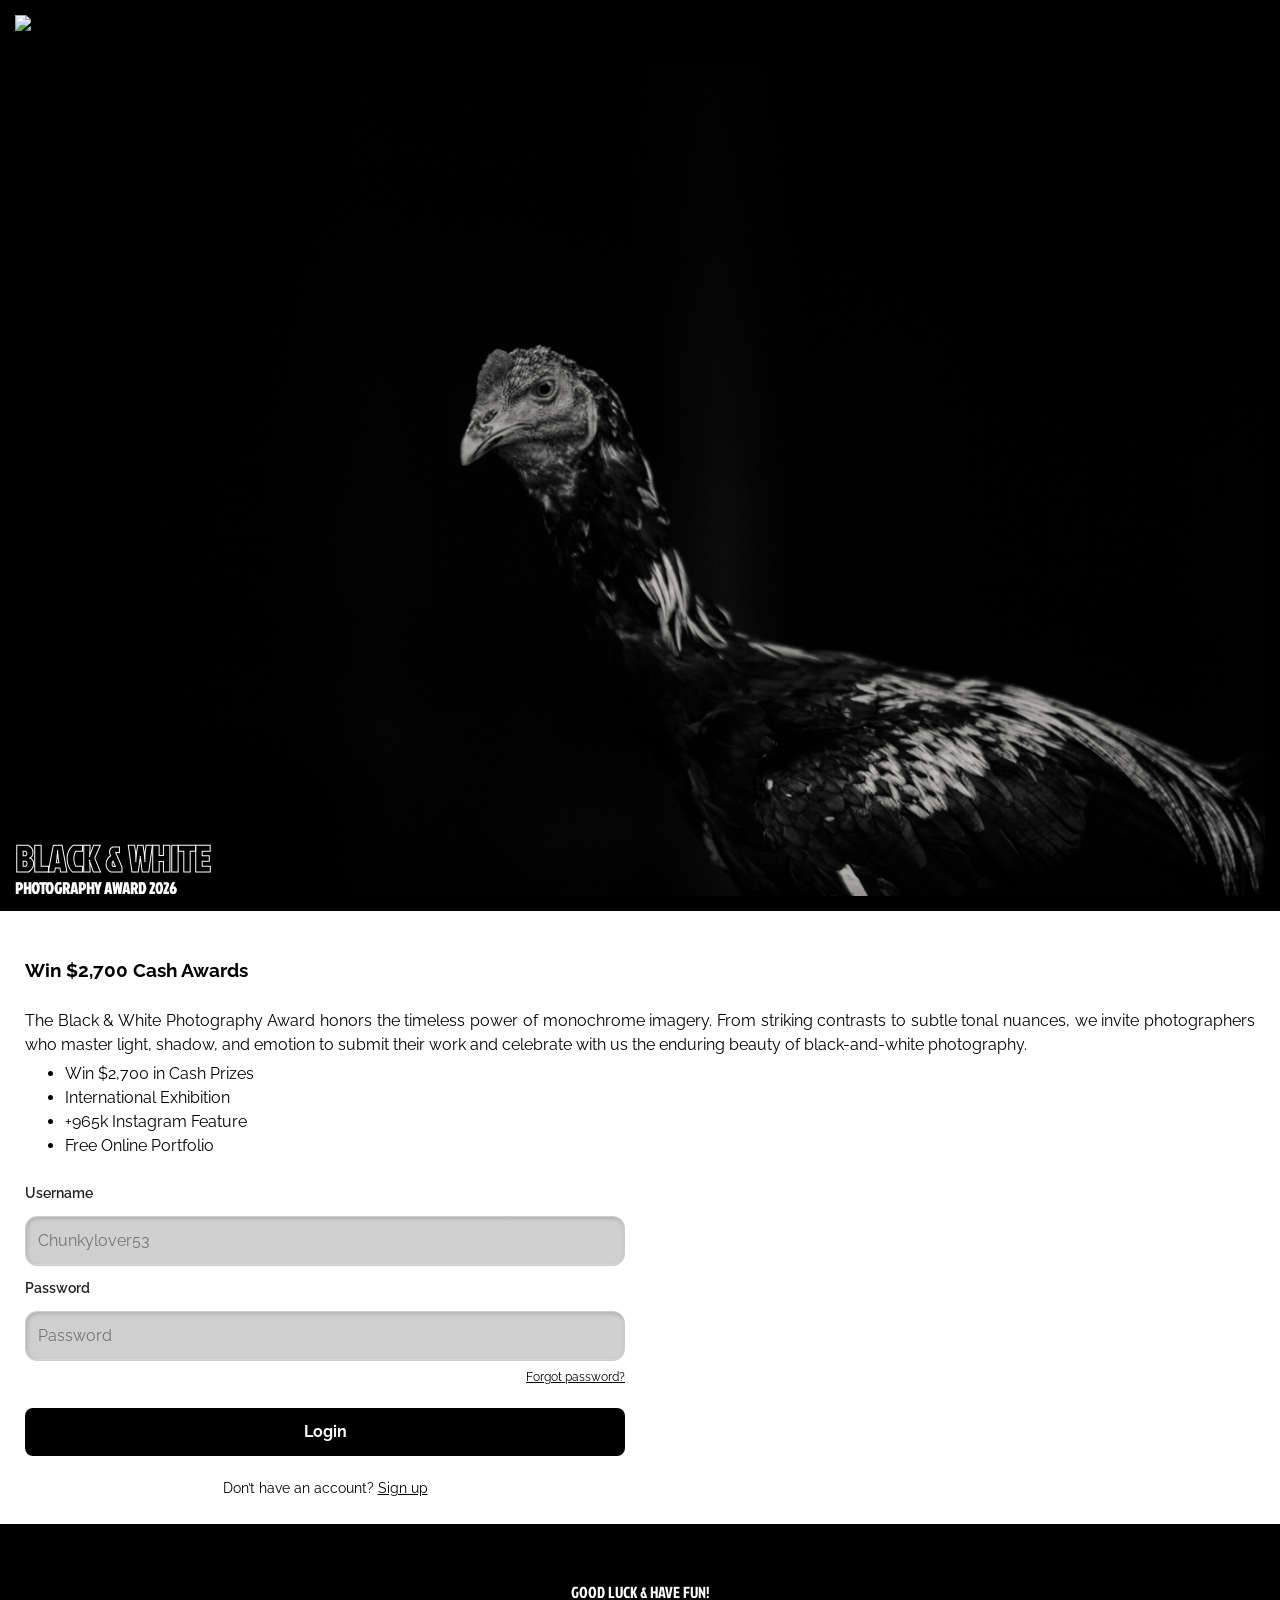
==== dashboard.html @ 305d0403 "01.06.26" ====
<!doctype html>
<html lang="en">
  <head>
    <meta charset="UTF-8" />
    <meta name="viewport" content="width=device-width, initial-scale=1.0" />
    <title>Dashboard</title>
    <link rel="stylesheet" href="styles.css" />
  </head>
  <body>
    <header>
      <div class="topbar">
        <img
          src="images/Capture d’écran 2026-04-20 à 16.49.56.png"
          alt="logo"
          class="logo"
        />
      </div>
    </header>

    <div class="dashboardcontent">
      <button id="logout-btn" class="logout-btn">Logout</button>

      <h1>WELCOME</h1>

      <p class="dashboardmessage">
        Welcome back, <span id="current-user"></span>! Would you like to
        register for the Photography Award 2026?
      </p>
      <button id="award-register-btn" class="register-btn">Register now</button>
    </div>

    <footer>GOOD LUCK & HAVE FUN!</footer>

    <script src="auth.js"></script>
  </body>
</html>
---- styles.css ----
/* 1. Use a more-intuitive box-sizing model */
*,
*::before,
*::after {
  box-sizing: border-box;
}

/* 2. Remove default margin */
* {
  margin: 0;
}

body {
  /* 3. Add accessible line-height */
  line-height: 1.5;
  /* 4. Improve text rendering */
  -webkit-font-smoothing: antialiased;
  font-family: "Raleway", sans-serif;
}

/* 5. Improve media defaults */
img,
picture,
video,
canvas,
svg {
  display: block;
  max-width: 100%;
}

/* 6. Inherit fonts for form controls */
input,
button,
textarea,
select {
  font: inherit;
}

/* 7. Avoid text overflows */
p,
h1,
h2,
h3,
h4,
h5,
h6 {
  overflow-wrap: break-word;
}

/* 8. Improve line wrapping */
p {
  text-wrap: pretty;
}
h1,
h2,
h3,
h4,
h5,
h6 {
  text-wrap: balance;
}
header {
  font-family: "Jockey One", sans-serif;
  background-color: black;
  position: relative;
  padding: 15px;
}
header h1,
header h2 {
  position: absolute;
  left: 15px;
}
h1 {
  bottom: 26px;
  -webkit-text-stroke-width: 1px;
  -webkit-text-stroke-color: #fff;
  font-size: 36px;
}
h2 {
  bottom: 11px;
  color: #fff;
  font-size: 16px;
}

.logo {
  height: 48px;
}

.content {
  padding: 25px;
  text-align: justify;
}
h3 {
  padding: 20px 0;
}

footer {
  background-color: black;
  display: flex;
  justify-content: center;
  align-items: center;
  height: 15dvh;
  color: #fff;
  font-family: "Jockey One", sans-serif;
}
.description {
  padding: 5px 0;
}

.login-box {
  display: flex;
  flex-direction: column;
  max-width: 600px;
  gap: 12px;
  margin-top: 25px;
}

.login-box label {
  font-size: 14px;
  font-weight: 600;
  color: #222;
}

.login-box input {
  padding: 12px;
  border: 1px solid #ccc;
  background: #f7f7f7;
  border-radius: 12px;
  background: var(
    --Recessed,
    linear-gradient(0deg, rgba(0, 0, 0, 0.1) 0%, rgba(0, 0, 0, 0.1) 100%),
    rgba(208, 208, 208, 0.5)
  );
  background-blend-mode: luminosity, color-burn;
  box-shadow:
    0 -0.5px 1px 0 rgba(255, 255, 255, 0.3) inset,
    0 -0.5px 1px 0 rgba(255, 255, 255, 0.25) inset,
    1px 1.5px 4px 0 rgba(0, 0, 0, 0.08) inset,
    1px 1.5px 4px 0 rgba(0, 0, 0, 0.1) inset;
}

.forgot {
  font-size: 12px;
  color: black;
  align-self: flex-end;
  margin-top: -5px;
}

.login-btn {
  margin-top: 10px;
  padding: 12px;
  background: black;
  color: white;
  border: none;
  border-radius: 8px;
  font-weight: bold;
}

.login-btn:disabled {
  opacity: 0.5;
  cursor: not-allowed;
}

.signup {
  text-align: center;
  font-size: 14px;
  margin-top: 10px;
}

.signup a {
  color: black;
}

.terms {
  padding: 20px 0;
  font-size: 14px;
}

.terms a {
  color: black;
}

.successcontent {
  background-color: black;
  padding: 20px;
  display: flex;
  flex-direction: column;
  justify-content: center;
  align-items: center;
  height: 80dvh;
}

.checkcircle {
  max-width: 40px;
}

.successmessage {
  color: white;
  text-align: center;
  padding: 40px;
}

.return-btn {
  display: inline-block;
  padding: 12px 18px;
  background: white;
  color: black;
  border-radius: 8px;
  font-weight: bold;
  text-align: center;
  text-decoration: none;
}

input[type="date"]::-webkit-datetime-edit {
  color: #757575;
}

.dashboardcontent {
  background-color: black;
  padding: 20px;
  display: flex;
  flex-direction: column;
  justify-content: center;
  align-items: center;
  height: 80dvh;
  position: relative;
}

.dashboardmessage {
  color: white;
  text-align: center;
  padding: 40px;
  max-width: 600px;
}

.logout-btn {
  position: absolute;
  top: 20px;
  right: 20px;
  padding: 12px 18px;
  background: white;
  color: black;
  border-radius: 8px;
  font-weight: bold;
  border: none;
  cursor: pointer;
  text-decoration: none;
}

.logout-btn:hover {
  opacity: 0.8;
}

.register-btn {
  margin-top: 20px;
  padding: 12px 18px;
  background: white;
  color: black;
  border-radius: 8px;
  font-weight: bold;
  text-decoration: none;
  display: inline-block;
}

.register-btn:hover {
  opacity: 0.8;
}
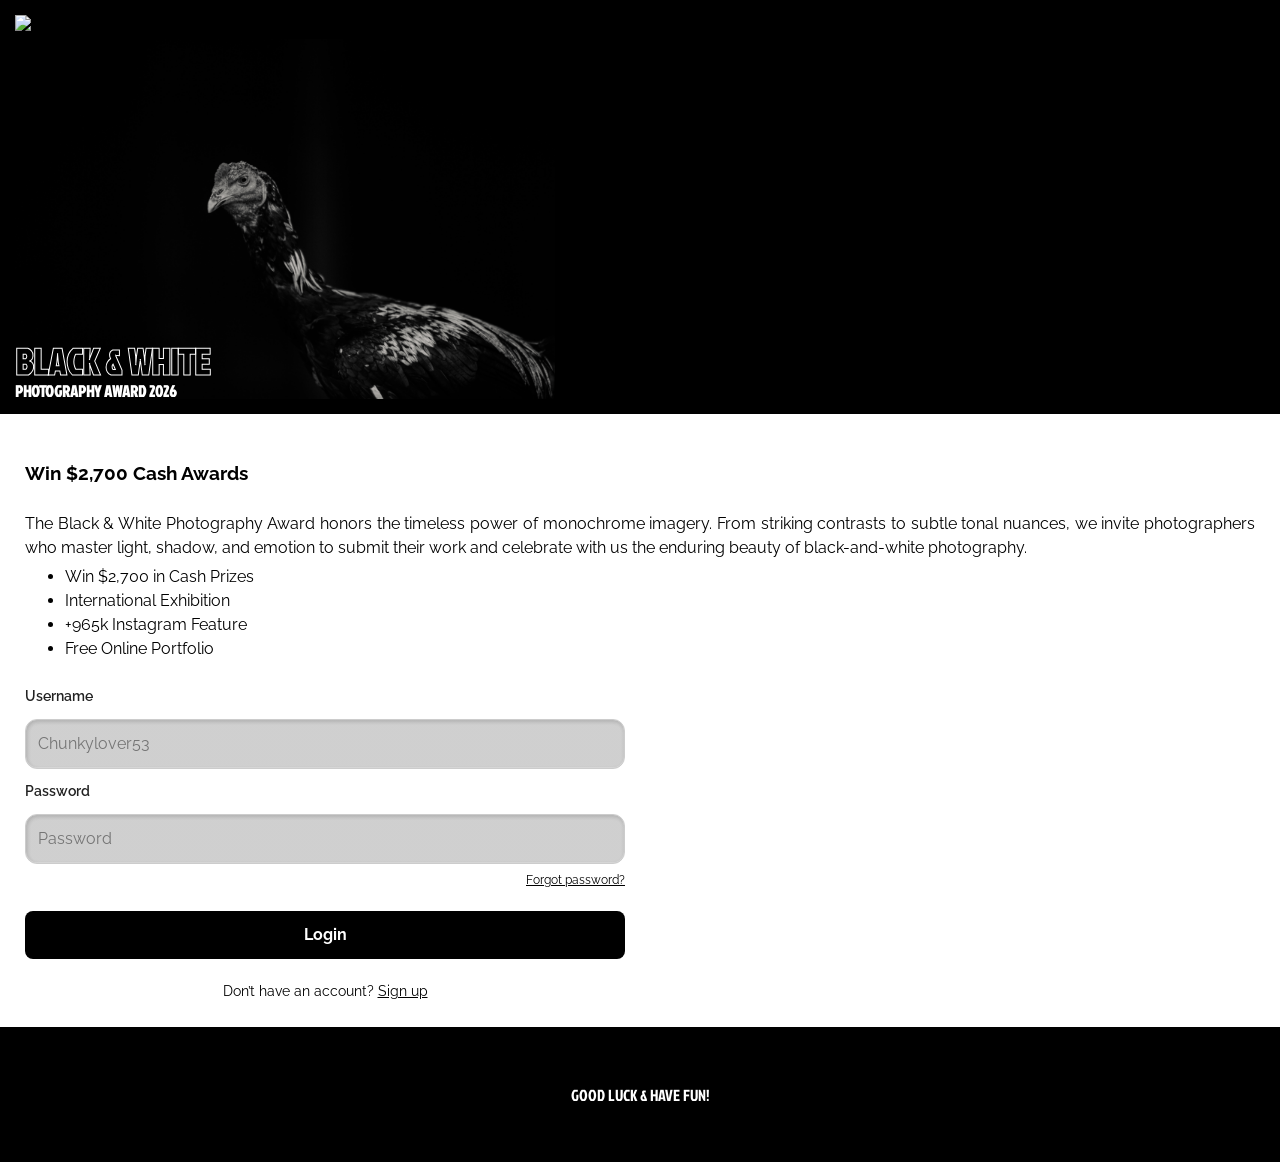
==== commit 0e8cec3b: "v4" ====
--- a/dashboard.html
+++ b/dashboard.html
@@ -6,6 +6,7 @@
     <title>Dashboard</title>
     <link rel="stylesheet" href="styles.css" />
   </head>
+
   <body>
     <header>
       <div class="topbar">
@@ -20,17 +21,26 @@
     <div class="dashboardcontent">
       <button id="logout-btn" class="logout-btn">Logout</button>
 
-      <h1>WELCOME</h1>
+      <h1>Inscription</h1>
 
       <p class="dashboardmessage">
         Welcome back, <span id="current-user"></span>! Would you like to
         register for the Photography Award 2026?
       </p>
+
       <button id="award-register-btn" class="register-btn">Register now</button>
+
+      <h1>Your gallery</h1>
+
+      <button id="upload-btn" class="upload-btn">Upload photos</button>
+      <input type="file" id="upload" accept="image/*" multiple hidden />
+
+      <div id="gallery"></div>
     </div>
 
     <footer>GOOD LUCK & HAVE FUN!</footer>
 
     <script src="auth.js"></script>
+    <script src="gallery.js"></script>
   </body>
 </html>
--- a/styles.css
+++ b/styles.css
@@ -64,7 +64,15 @@
   background-color: black;
   position: relative;
   padding: 15px;
-}
+  max-height: 50dvh;
+  overflow: hidden;
+}
+
+header img {
+  max-height: 40dvh;
+  align-items: center;
+}
+
 header h1,
 header h2 {
   position: absolute;
@@ -83,7 +91,7 @@
 }
 
 .logo {
-  height: 48px;
+  max-height: 48px;
 }
 
 .content {
@@ -252,7 +260,7 @@
 }
 
 .register-btn {
-  margin-top: 20px;
+  margin-bottom: 80px;
   padding: 12px 18px;
   background: white;
   color: black;
@@ -265,3 +273,43 @@
 .register-btn:hover {
   opacity: 0.8;
 }
+
+#gallery {
+  margin-top: 20px;
+  display: flex;
+  flex-wrap: wrap;
+  gap: 12px;
+  justify-content: center;
+}
+
+#gallery img {
+  width: 150px;
+  height: 150px;
+  object-fit: cover;
+  border-radius: 8px;
+  cursor: pointer;
+  transition:
+    transform 0.2s,
+    opacity 0.2s;
+}
+
+#gallery img:hover {
+  transform: scale(1.05);
+  opacity: 0.8;
+}
+
+.upload-btn {
+  background: #ff4ec7;
+  color: white;
+  padding: 12px 20px;
+  border: none;
+  border-radius: 8px;
+  font-size: 16px;
+  cursor: pointer;
+  transition: 0.2s;
+}
+
+.upload-btn:hover {
+  background: #ff2fb7;
+  transform: scale(1.03);
+}
